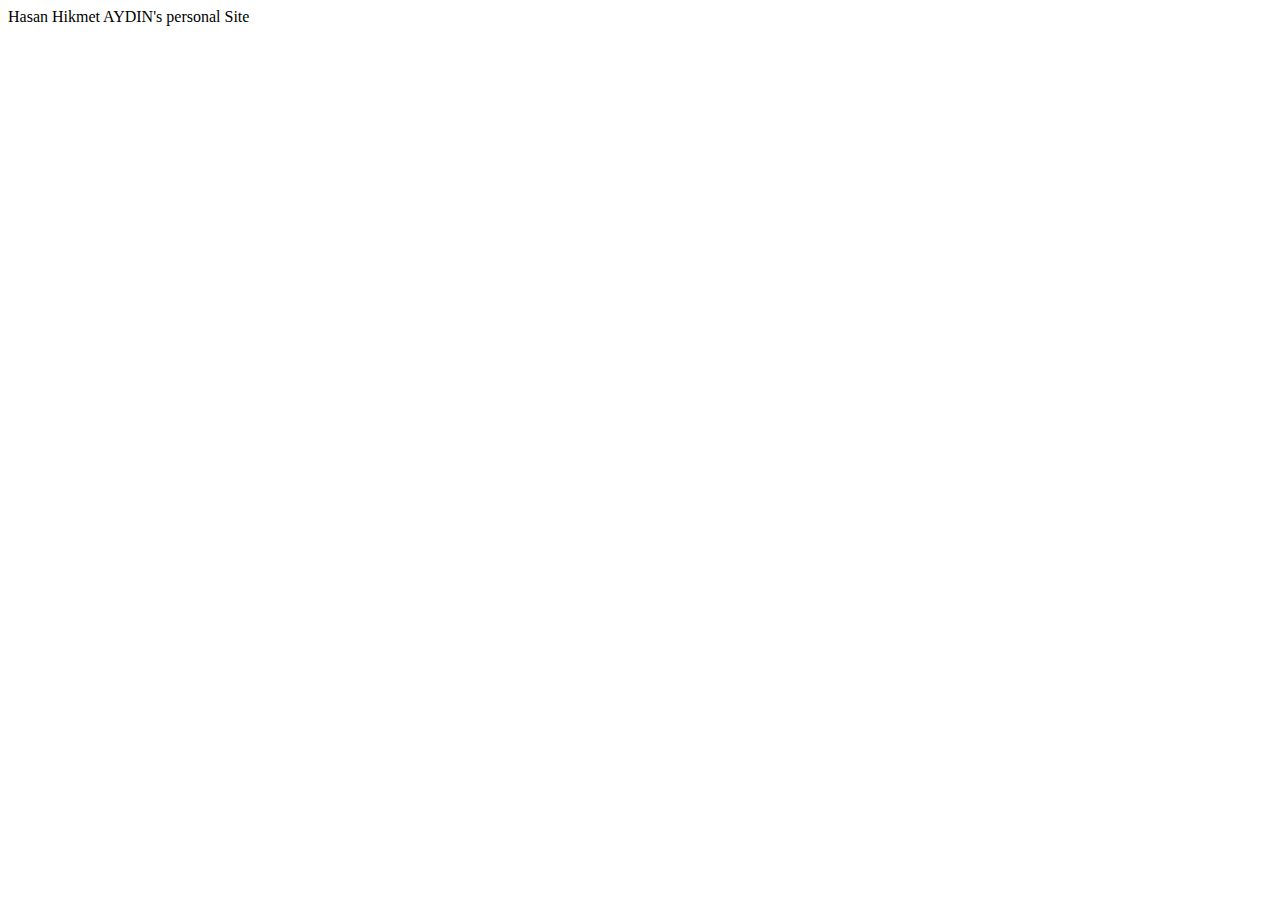
==== index.html @ d48b8e81 "name" ====
<!DOCTYPE html>
<html lang="en">
<head>
    <meta charset="UTF-8">
    <meta http-equiv="X-UA-Compatible" content="IE=edge">
    <meta name="viewport" content="width=device-width, initial-scale=1.0">
    <title>aydinsoftware</title>
</head>
<body>
    Hasan Hikmet AYDIN's personal Site
</body>
</html>
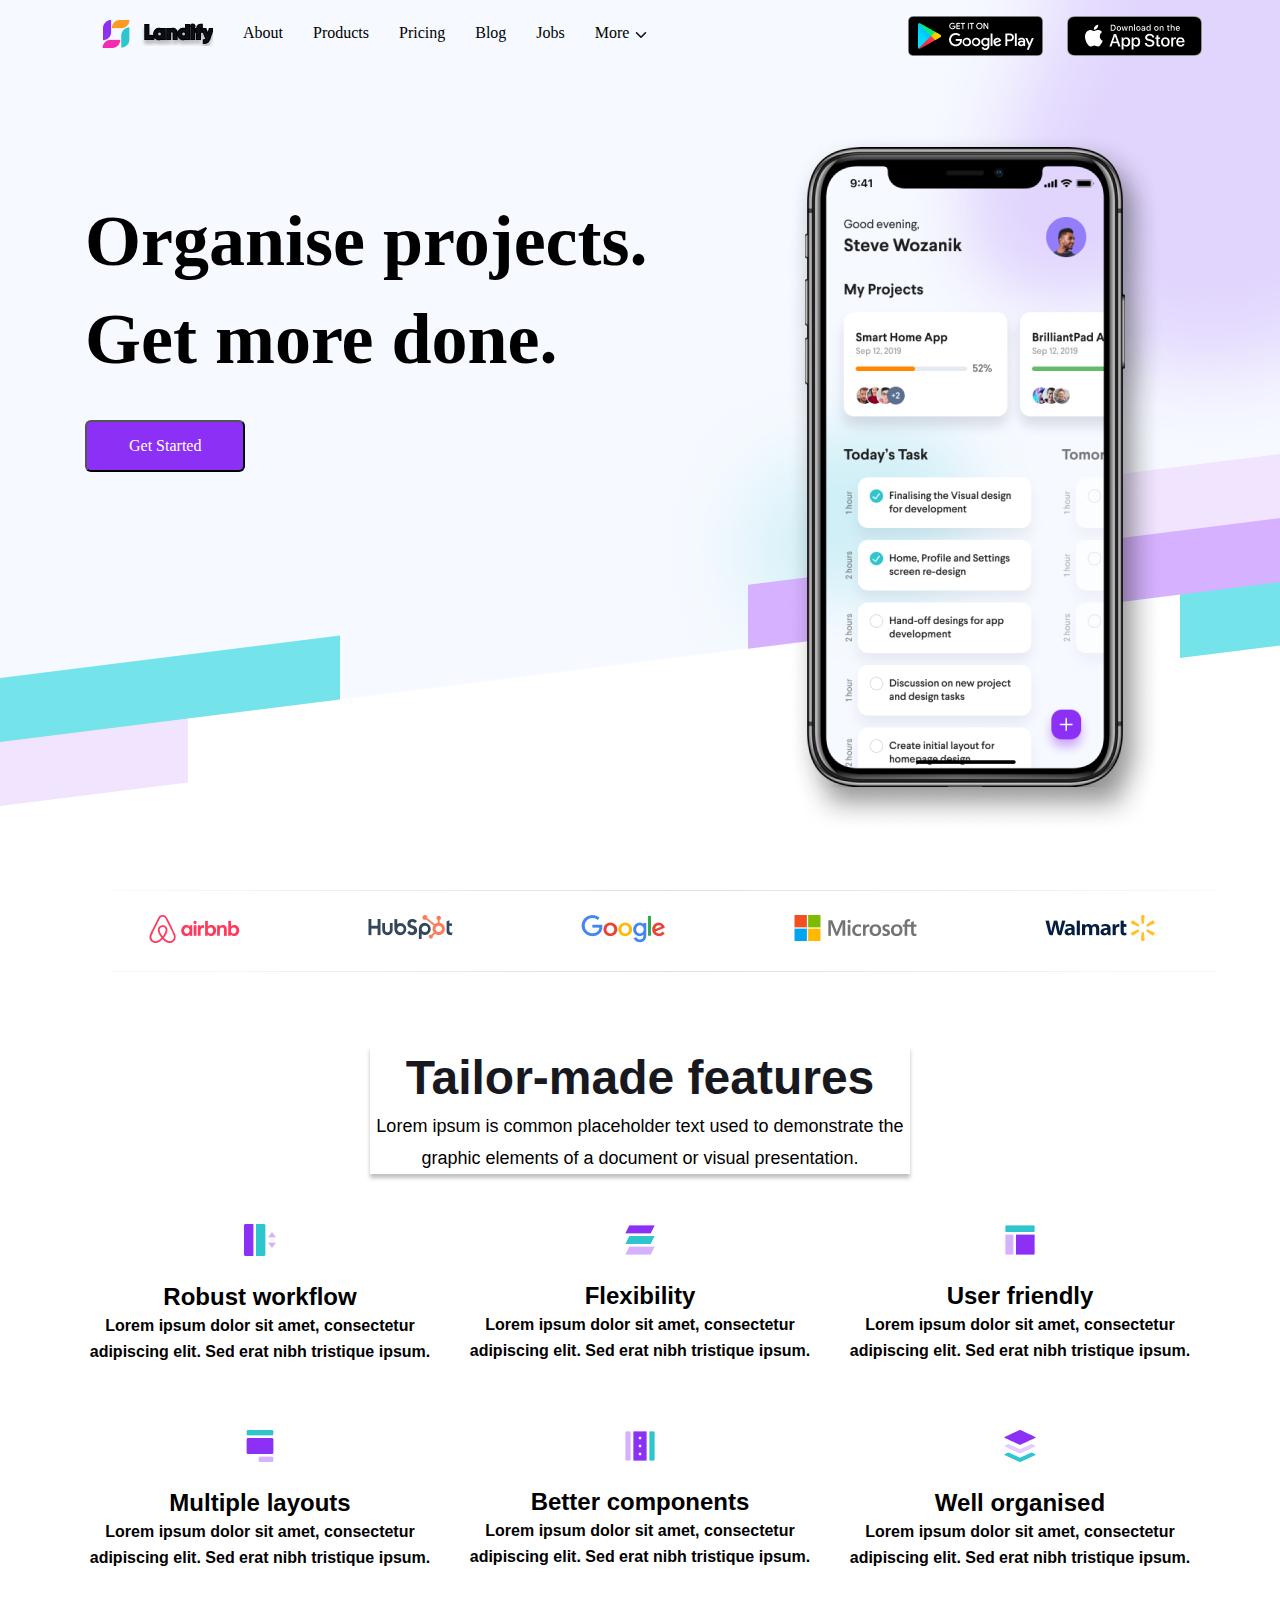
==== commit e533a38d: "figma" ====
--- a/index.html
+++ b/index.html
@@ -4,9 +4,211 @@
     <meta charset="UTF-8">
     <meta http-equiv="X-UA-Compatible" content="IE=edge">
     <meta name="viewport" content="width=device-width, initial-scale=1.0">
-    <title>aydinsoftware</title>
+    <title>Figma to Html and Css</title>
+    <link rel="stylesheet" href="style.css">
 </head>
 <body>
-    Hasan Hikmet AYDIN's personal Site
+    <div class="app">
+
+        <div class="hero3">
+            <div class="header7">
+                <div class="left-nav">
+                    <div class="nav-items">
+                        <div class="logo"><img src="images/Logo.png" alt=""></div>
+                        <div class="landify"><img src="images/Landify.png" alt=""></div>
+                        <div class="headermenu">About</div>
+                        <div class="headermenu">Products</div>
+                        <div class="headermenu">Pricing</div>
+                        <div class="headermenu">Blog</div>
+                        <div class="headermenu">Jobs</div>
+                        <div class="headermenu dropdown-headermenu">
+                            <div class="more">
+                                More 
+                            </div>
+                            <div class="icon">
+                                <img src="images/Vector.png" alt="">
+                            </div>
+                            
+                        </div>
+                    </div>
+                </div>
+                <div class="right-nav">
+                    <div class="badget-play badget">
+                        <img src="images/googlebadge.png">
+                    </div>
+
+                    <div class="badget-app badget">
+                        <img src="images/appbadge.png" alt="">
+                    </div>
+                </div>
+
+            </div>
+            
+
+            <div class="content">
+                <h1 class="text">
+                    Organise projects. <br>
+                    Get more done.
+                </h1>
+                
+                <button class="button">
+                    <label class="label" for="">Get Started</label> 
+                </button>
+                
+                <div class="phone">
+                    <img src="images/phone.png" alt="">
+                </div>
+            </div>
+
+            
+        </div>  
+
+        <div class="logosSection">
+            <div class="logoClouds">
+                <div class="divider"></div>
+                <div class="logos">
+                    <div class="logosicon">
+                        <img src="images/airbnb.png" alt="">
+                    </div>
+
+                    <div class="logosicon">
+                        <img src="images/hubspot.png" alt="">
+                    </div>
+
+                    <div class="logosicon">
+                        <img src="images/google.png" alt="">
+                    </div>
+
+                    <div class="logosicon">
+                        <img src="images/microsoft.png" alt="">
+                    </div>
+
+                    <div class="logosicon">
+                        <img src="images/walmart.png" alt="">
+                    </div>
+
+                    <div class="logosicon">
+                        <img src="images/FedEx.png" alt="">
+                    </div>
+                </div>
+                <div class="divider"></div>
+
+                
+            </div>
+        </div>  
+
+        <div class="heading-section">
+            <h4 class="section-title" style="color:#18191F">Tailor-made features</h4>
+            <p class="section-description">
+                Lorem ipsum is common placeholder text used to demonstrate the graphic elements of a document or visual presentation.
+            </p>
+        
+        
+        </div>
+
+        <div class="features-list-section">
+            <div class="feature-row-top">
+                <div class="feature-column">
+                    <img src="images/01.png" alt="icon" class="feature-icon">
+                    <h5 class="feature-title">
+                        Robust workflow                    </h5>
+                    <p class="feature-description">
+                        Lorem ipsum dolor sit amet, consectetur adipiscing elit. Sed erat nibh tristique ipsum.
+                    </p>
+                </div>
+
+                <div class="feature-column">
+                    <img src="images/2.png" alt="icon" class="feature-icon">
+                    <h5 class="feature-title">
+                        Flexibility
+                    </h5>
+                    <p class="feature-description">
+                        Lorem ipsum dolor sit amet, consectetur adipiscing elit. Sed erat nibh tristique ipsum.
+                    </p>
+                </div>
+
+
+                <div class="feature-column">
+                    <img src="images/3.png" alt="icon" class="feature-icon">
+                    <h5 class="feature-title">
+                        User friendly                   </h5>
+                    <p class="feature-description">
+                        Lorem ipsum dolor sit amet, consectetur adipiscing elit. Sed erat nibh tristique ipsum.
+                    </p>
+                </div>
+
+
+               
+            </div>
+
+            <div class="feature-row-bottom">
+                <div class="feature-column">
+                    <img src="images/4.png" alt="icon" class="feature-icon">
+                    <h5 class="feature-title">
+                        Multiple layouts                  </h5>
+                    <p class="feature-description">
+                        Lorem ipsum dolor sit amet, consectetur adipiscing elit. Sed erat nibh tristique ipsum.
+                    </p>
+                </div>
+
+                <div class="feature-column">
+                    <img src="images/5.png" alt="icon" class="feature-icon">
+                    <h5 class="feature-title">
+                        Better components
+                    </h5>
+                    <p class="feature-description">
+                        Lorem ipsum dolor sit amet, consectetur adipiscing elit. Sed erat nibh tristique ipsum.
+                    </p>
+                </div>
+
+
+                <div class="feature-column">
+                    <img src="images/6.png" alt="icon" class="feature-icon">
+                    <h5 class="feature-title">
+                        Well organised    
+                    </h5>
+                    <p class="feature-description">
+                        Lorem ipsum dolor sit amet, consectetur adipiscing elit. Sed erat nibh tristique ipsum.
+                    </p>
+                </div>
+
+
+               
+            </div>
+        </div>
+
+
+
+       
+    </div>
+
+    
+    <script>   
+        let total = 5;
+        const value = 10;
+        const name = 'John';
+        const age = 30;
+        const isActive = true
+        const fruits =['qpple', 'banana','orange']
+        const user={
+            name = 'John',
+            age = 30,
+            fruits =['apple', 'banana','orange'],
+            sayHi(){
+                console.log('Hi');
+            }
+        }
+
+        const sayHi = (name) =>{
+            console.log('Hi there' + name);
+        }
+        total = total+value;
+        console.log(total);
+    
+    </script>
+
+
+
+   
 </body>
 </html>--- a/style.css
+++ b/style.css
@@ -0,0 +1,238 @@
+*{
+    margin: 0;
+    padding: 0;
+    box-sizing: border-box;
+}
+
+.app{
+    width: 100;
+    height: 100vh;
+    background-color: #fff ;
+    display: flex;
+    flex-direction: column;
+    align-items:  center;
+    
+}
+
+.heading-section{
+    max-width: 540px;
+    margin: 70px 0 50px;
+    box-shadow: 0px 4px 4px 0px #00000040;
+
+    /*margin: auto;*/
+}
+
+.section-title{
+    
+    font-family: "Inter",sans-serif;
+    font-size: 48px;
+    font-style: normal;
+    font-weight: 800;
+    line-height: 64px;
+    text-align: center;
+
+}
+
+.section-description{
+    font-family: Inter,sans-serif;
+    font-size: 18px;
+    font-weight: 400;
+    line-height: 32px;
+    text-align: center;
+  
+}
+
+.feature-row-bottom,.feature-row-top{
+    display: flex;
+    gap: 30px;
+    margin-bottom: 65px;
+}
+
+.feature-column{
+    display: flex;
+    flex-direction: column;
+    justify-content: center;
+    align-items: center;
+    max-width: 350px;
+}
+
+.feature-title{
+  
+    font-family: Inter, sans-serif;
+    font-size: 24px;
+    font-weight: 600;
+    line-height: 32px;
+    letter-spacing: 0em;
+    text-align: center;
+
+}
+
+.feature-description{
+  
+    font-family: Inter, sans-serif;
+    font-size: 16px;
+    font-weight: 600;
+    line-height: 26px;
+    letter-spacing: 0em;
+    text-align: center;
+
+}
+
+
+.feature-icon{
+    margin-bottom: 25px;
+   
+}
+
+/* page 1 */
+
+.hero3{ 
+    flex: none;
+    width: 1440px;
+    height: 866px;
+    background-image: url("images/Background.png");    
+ }
+ 
+ .header7{
+
+     width: 1440px;
+     height: 72px;
+     display: flex;
+     justify-content: space-around;
+     align-items: center;
+ 
+ }
+
+/*Left Menü*/
+
+.laft-nav{
+    width: 567px;
+    height: 28px;
+    display: flex;
+    flex-direction: row;
+   align-items: center;
+}
+
+.nav-items{
+    width: 430px;
+    height: 20px;
+    display: flex;
+    flex-direction: row;
+    align-items: center;
+    
+}
+
+
+
+.logo{
+    margin-right: 10px;
+}
+
+.landify{
+    margin: px;
+}
+
+.headermenu{
+    margin-left: 30px;
+    margin-bottom: 6px;
+}
+
+.more{
+    margin-right: 5px;
+}
+
+.icon{
+    margin-left: 1px;
+}
+
+.dropdown-headermenu{
+    display: flex;
+
+}
+/*Right Menü*/
+.right-nav{
+    width: 282px;
+    height: 40px;   
+    display: flex;
+
+}
+
+.badget{
+    margin: 0px 12px;
+}
+
+/* Content*/
+
+.content{
+    display: flex;
+    width: 730px;
+    height: 276px;  
+    flex-direction: column;
+    align-items: flex-start;
+    margin-left: 165px;
+    margin-top: 120px;
+   
+}
+
+.text{
+    font-family: Inter;
+    font-weight: 800;
+    font-size: 72px;
+    line-height: 98px;
+    
+    
+
+}
+
+.button{
+    background: #8C30F5;
+    border-radius: 6px; 
+    padding: 12px 32px;
+    margin: 32px 0px;
+}
+
+.label{
+    width: 90px;
+    height: 24px;
+    font-family: Inter;
+    font-style: normal;
+    font-weight: 500;
+    font-size: 16px;
+    line-height: 24px;
+    color: #FFFFFF;
+    margin: 0px 10px;
+
+}
+
+.phone{
+    position: absolute;
+    display: flex;
+    margin-left: 700px;
+    margin-top: -60px;
+}
+
+/*Logos*/
+
+.logosSection{
+    width: 1110px;
+    height: 110px;
+
+}
+.logoClouds{
+
+}
+
+.logos{
+    display: flex;
+}
+
+.logosicon{
+    margin: 0px 64px;
+}
+
+.divider{
+    margin: 24px;
+    width: 1110px;
+    height: 1px;
+    background: linear-gradient(90deg, rgba(192, 204, 218, 0.1) 0%, rgba(192, 204, 218, 0.6) 50.38%, rgba(192, 204, 218, 0.1) 100%);
+}   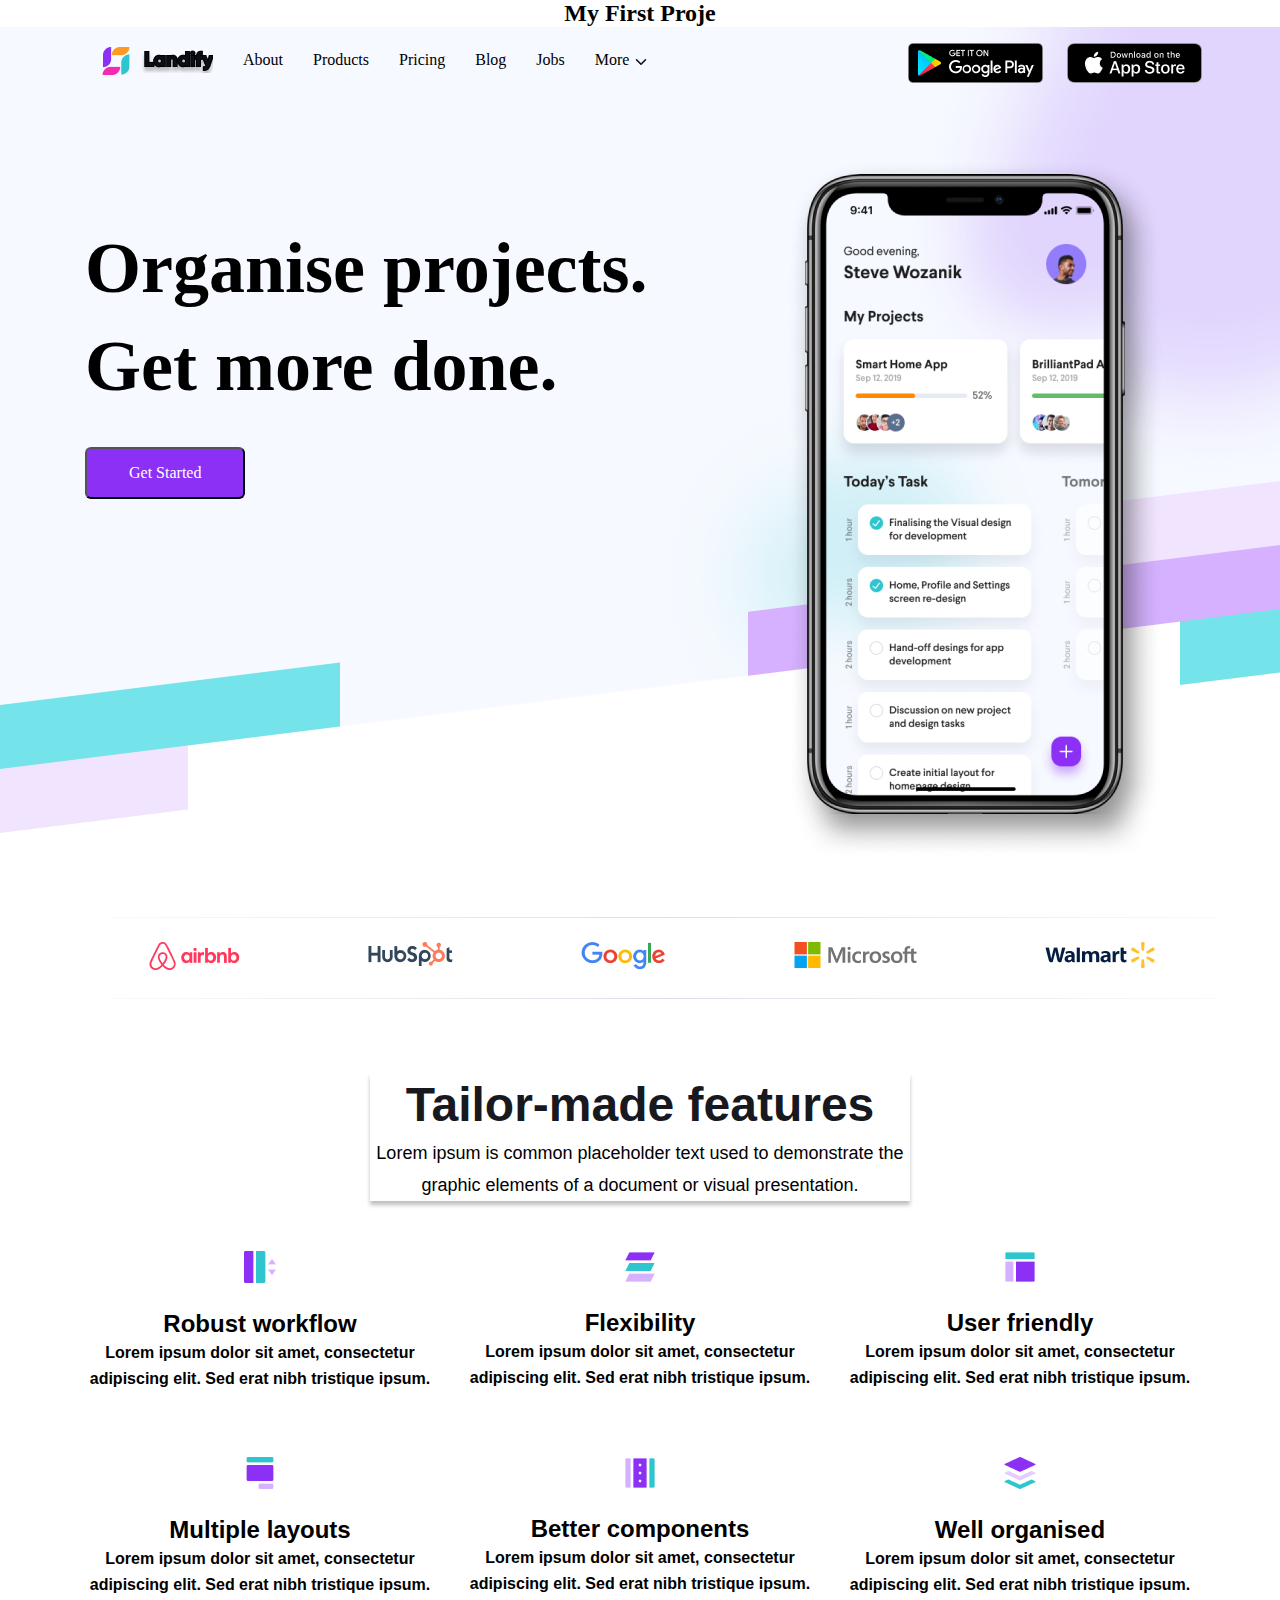
==== commit ca8fdccb: "myFirstProje" ====
--- a/index.html
+++ b/index.html
@@ -9,6 +9,7 @@
 </head>
 <body>
     <div class="app">
+        <h2>My First Proje</h2>
 
         <div class="hero3">
             <div class="header7">
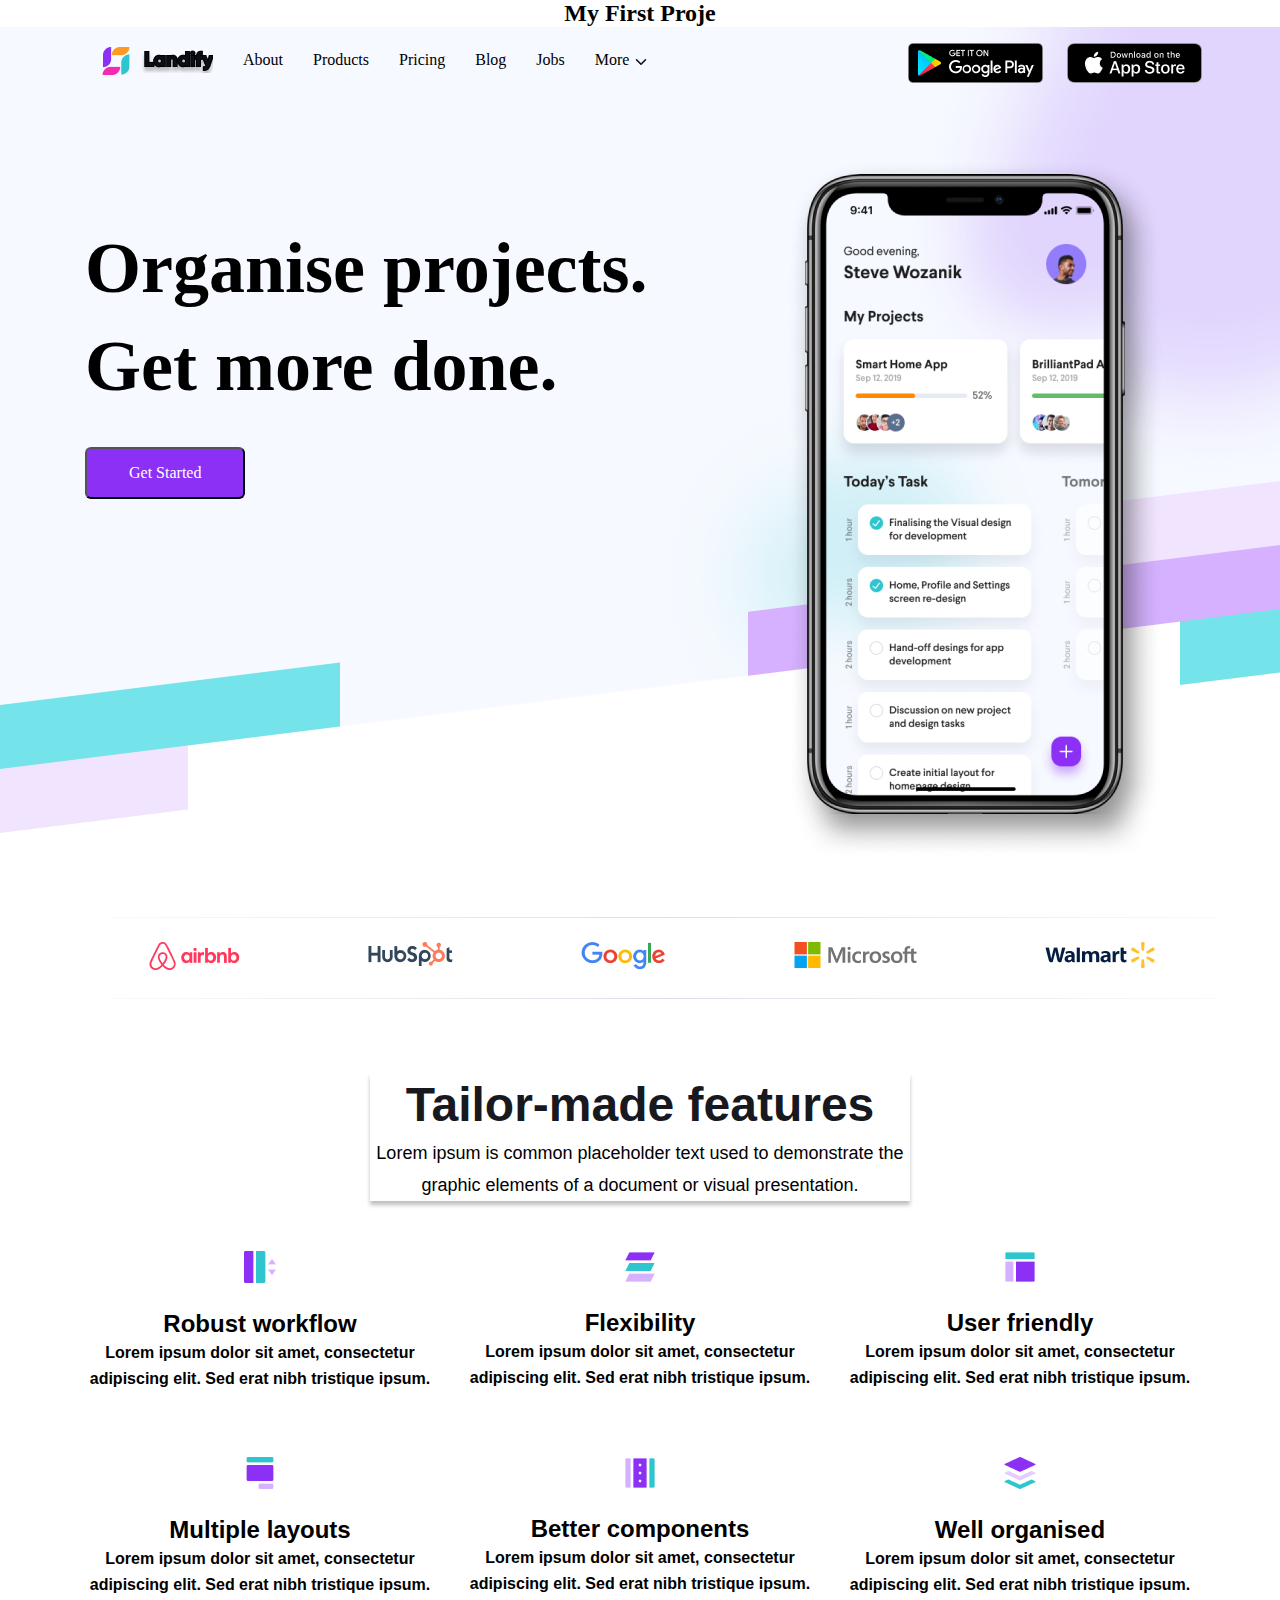
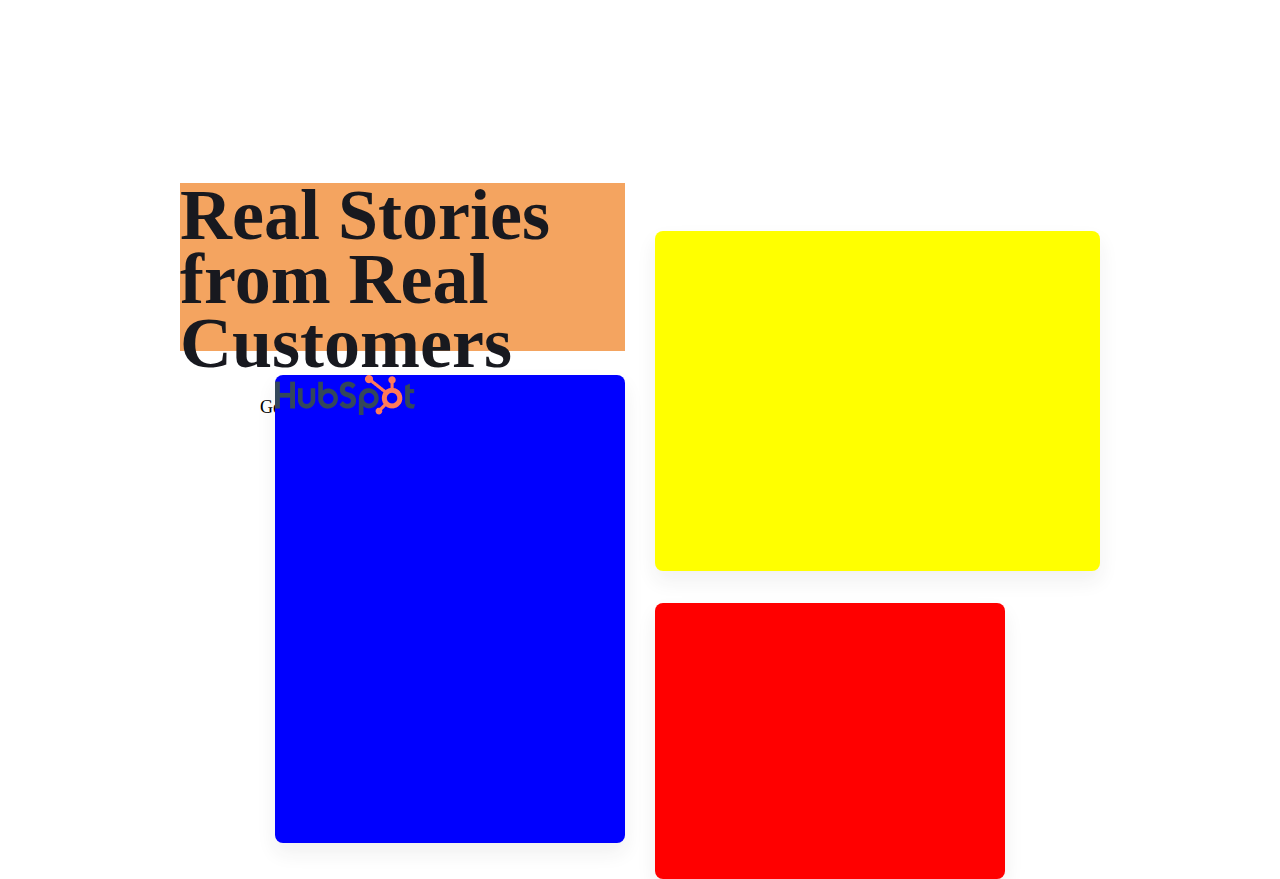
==== commit a9f535fa: "testimonial" ====
--- a/index.html
+++ b/index.html
@@ -178,6 +178,52 @@
             </div>
         </div>
 
+        <div class="testimonial">
+            <div class="sectionHeading">
+                <div class="bigtext">
+                    <h2>Real Stories from Real Customers</h2>
+                </div>
+                <div class="smalltext">
+                    Get inspired by these stories.
+                </div>
+
+                  
+            </div>
+
+            <div class="testimonial3">
+                <div class="logo3">
+                    <img src="images/logo3.png" alt="">
+                </div>
+                <div class="content3">
+
+                </div>
+
+                
+            </div>  
+
+            <div class="testimonial2">
+                <div class="content2">
+
+                </div>
+
+                <div class="logo2">
+
+                </div>
+
+            </div>
+            
+            <div class="testimonial1">
+                <div class="content1">
+
+                </div>
+
+                <div class="logo"></div>
+                
+            </div>
+          
+           
+
+        </div>
 
 
        
--- a/style.css
+++ b/style.css
@@ -218,9 +218,7 @@
     height: 110px;
 
 }
-.logoClouds{
-
-}
+
 
 .logos{
     display: flex;
@@ -235,4 +233,105 @@
     width: 1110px;
     height: 1px;
     background: linear-gradient(90deg, rgba(192, 204, 218, 0.1) 0%, rgba(192, 204, 218, 0.6) 50.38%, rgba(192, 204, 218, 0.1) 100%);
-}   +}   
+
+/*Testiminoal*/
+
+.testimonial{
+    background-color: skyblue;
+    width: 1440px;
+    height: 50px;  
+    
+}
+
+
+.sectionHeading{
+    position:absolute;
+    background-color: sandybrown;
+    width: 445px;
+    height: 168px;
+    margin-left: 260px;
+    margin-top: 120px;     
+}
+
+.bigtext{
+    width: 445px;
+    height: 128px;
+    font-weight: 800;
+    font-size: 48px;
+    line-height: 64px;
+    color: #18191F;
+   
+}
+
+.smalltext{
+    width: 445px;
+    height: 32px;
+    font-size: 18px;
+    line-height: 32px;
+    margin: 80px;
+}
+
+
+.testimonial3{
+    position:absolute;
+
+    background-color: blue;
+    width: 350px;
+    height: 468px;
+    box-shadow: 0px 10px 20px rgba(41, 41, 42, 0.07);
+    border-radius: 8px;
+    margin-left: 355px;
+    margin-top: 312px;
+}
+
+.content3{
+
+}
+
+.logo3{
+
+}
+
+
+.testimonial2{
+    position:absolute;
+
+    background-color: red;
+    width: 350px;
+    height: 276px;
+    box-shadow: 0px 10px 20px rgba(41, 41, 42, 0.07);
+    border-radius: 8px;
+    margin-left: 735px;
+    margin-top: 540px;
+
+}
+.content2{
+
+}
+
+.logo2{
+
+}
+
+
+.testimonial1{
+    position:absolute;
+
+    background-color: yellow;
+    width: 445px;
+    height: 340px;
+    box-shadow: 0px 10px 20px rgba(41, 41, 42, 0.07);
+    border-radius: 8px;
+    margin-left: 735px;
+    margin-top: 168px;
+    }
+
+.content1{
+
+}
+
+.logo1{
+
+}
+
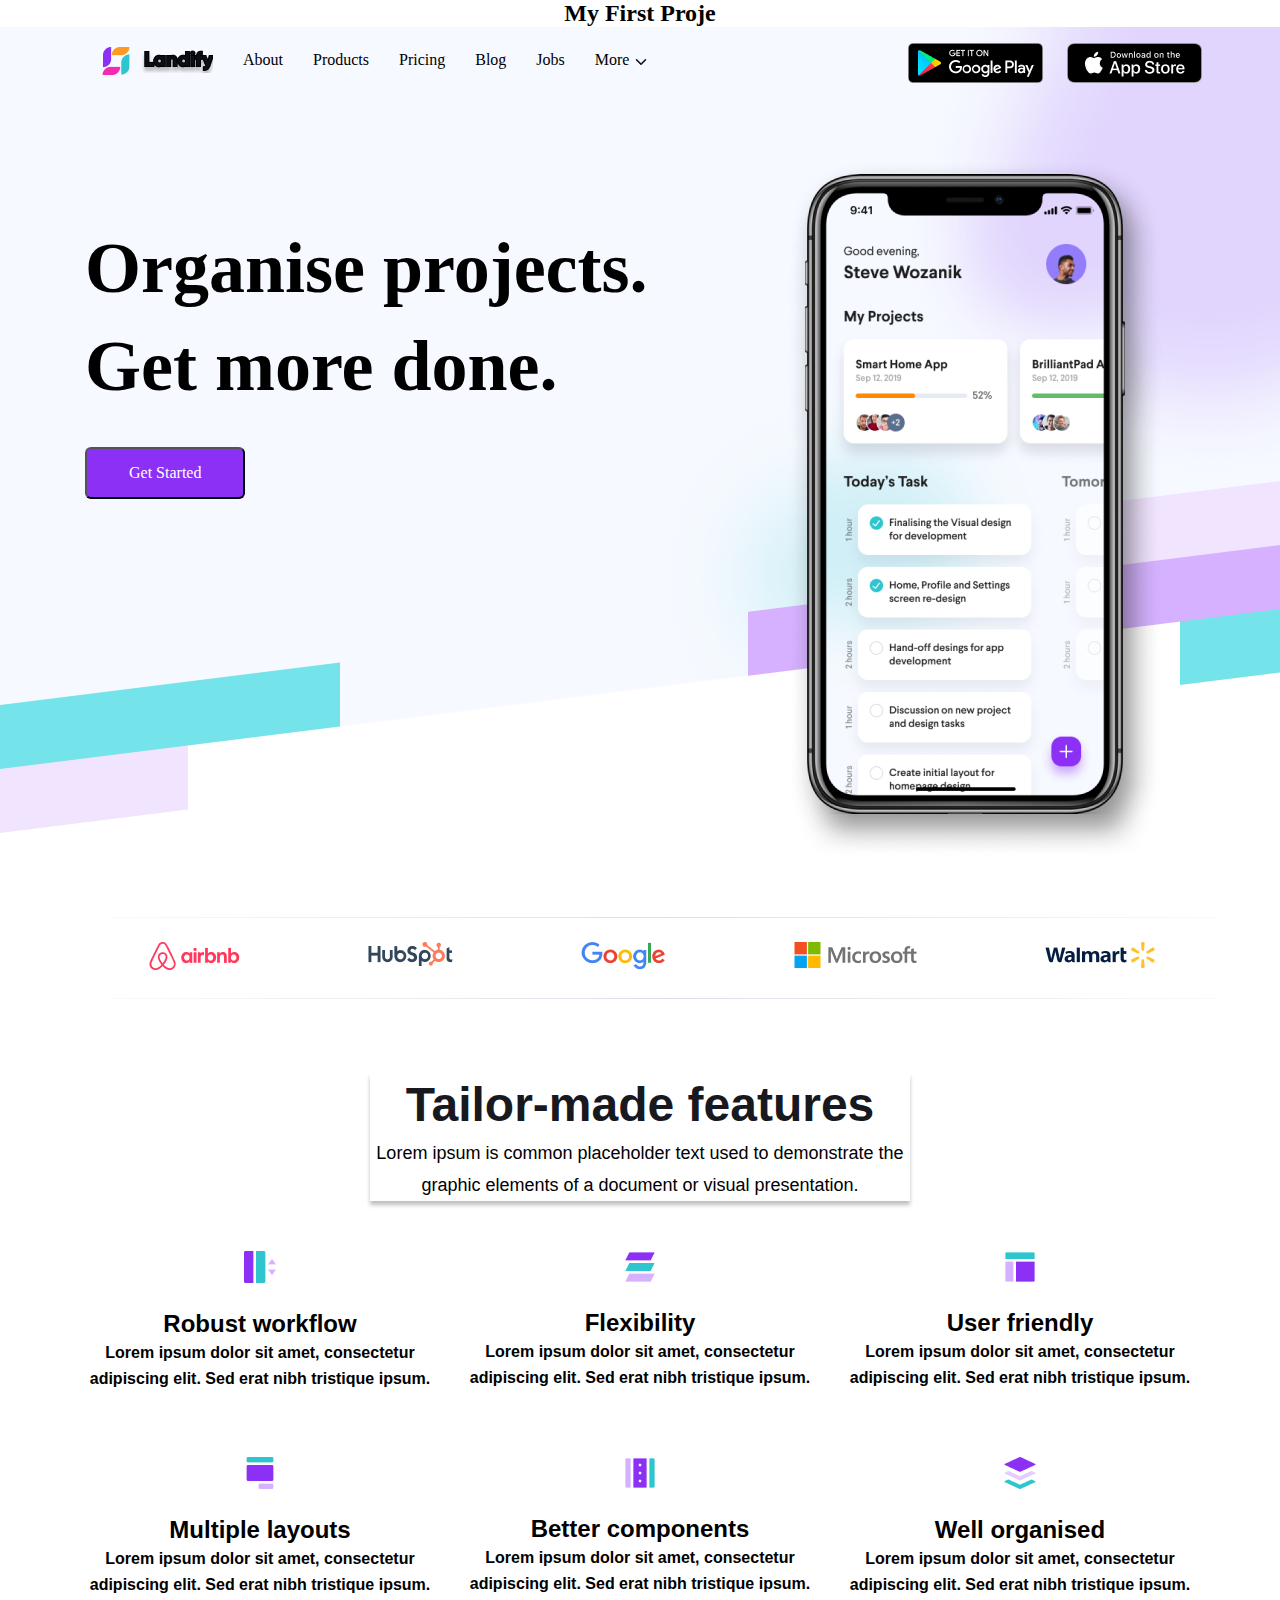
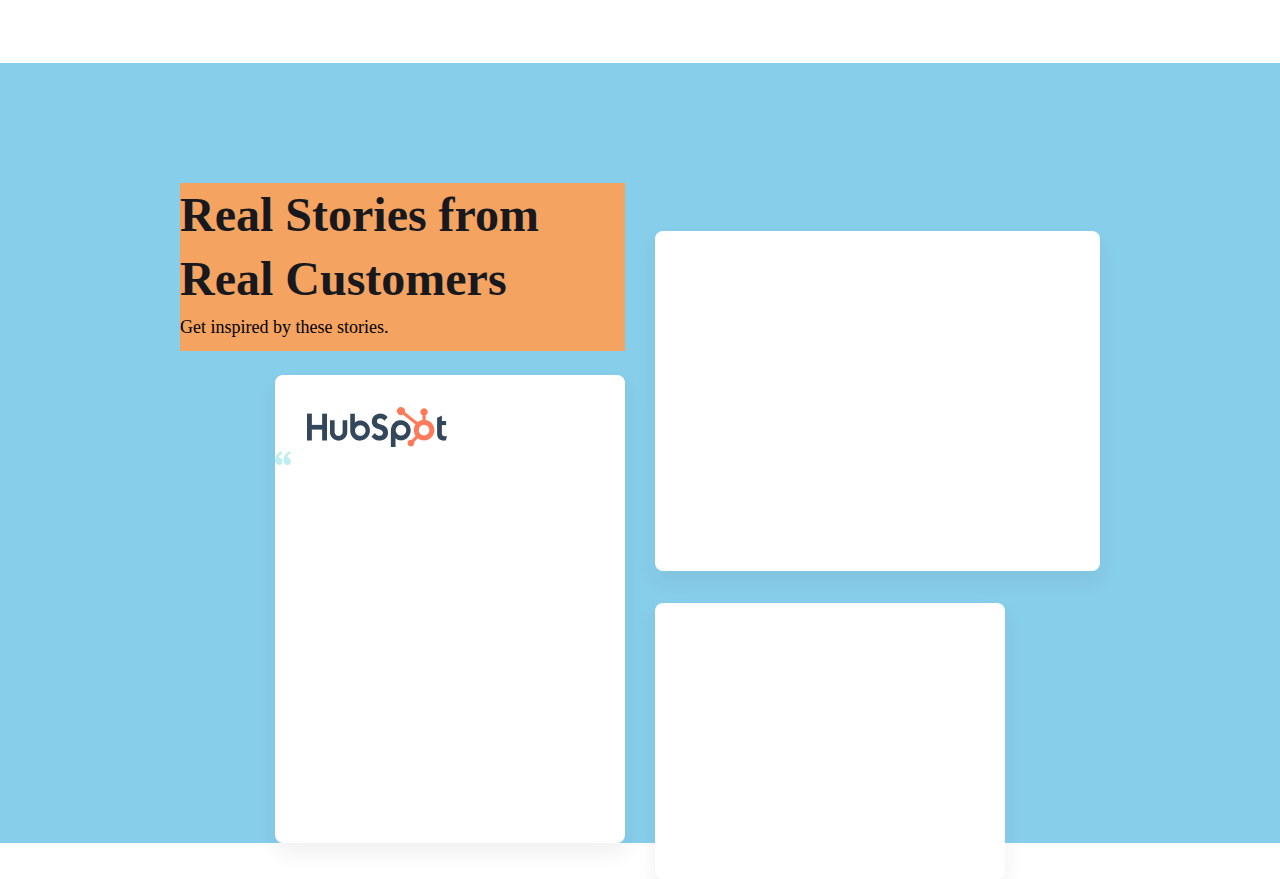
==== commit 9bb162c7: "testimonial2" ====
--- a/index.html
+++ b/index.html
@@ -181,10 +181,10 @@
         <div class="testimonial">
             <div class="sectionHeading">
                 <div class="bigtext">
-                    <h2>Real Stories from Real Customers</h2>
+                    <h2 class="bigdesc">Real Stories from Real Customers</h2>
                 </div>
                 <div class="smalltext">
-                    Get inspired by these stories.
+                    <p class="smalldesc"> Get inspired by these stories.</p>
                 </div>
 
                   
@@ -195,11 +195,25 @@
                     <img src="images/logo3.png" alt="">
                 </div>
                 <div class="content3">
-
-                </div>
-
-                
-            </div>  
+                    <div class="mark">
+                        <img src="images/mark.png" alt="">
+                    </div>
+                    <div class="feedback">
+                        <div>
+
+                    
+              
+
+                
+                 </div>  
+                </div>
+            
+
+                </div>
+            </div>
+
+
+
 
             <div class="testimonial2">
                 <div class="content2">
@@ -220,14 +234,15 @@
                 <div class="logo"></div>
                 
             </div>
+        </div>
           
            
 
-        </div>
+        
 
 
        
-    </div>
+ 
 
     
     <script>   
--- a/style.css
+++ b/style.css
@@ -240,7 +240,8 @@
 .testimonial{
     background-color: skyblue;
     width: 1440px;
-    height: 50px;  
+    height: 896px; 
+    display: flex;
     
 }
 
@@ -251,8 +252,18 @@
     width: 445px;
     height: 168px;
     margin-left: 260px;
-    margin-top: 120px;     
-}
+    margin-top: 120px;
+    
+  
+  
+       
+}
+.bigdesc{
+    font-weight: 800;
+    font-size: 48px;
+    line-height: 64px;
+}
+
 
 .bigtext{
     width: 445px;
@@ -264,25 +275,31 @@
    
 }
 
+.smalldesc{
+    font-size: 18px;
+    line-height: 32px;
+    font-size: 18px;
+}
+
 .smalltext{
     width: 445px;
     height: 32px;
-    font-size: 18px;
-    line-height: 32px;
-    margin: 80px;
+  
+    
+   
 }
 
 
 .testimonial3{
-    position:absolute;
-
-    background-color: blue;
+    
+    background: #FFFFFF;
     width: 350px;
     height: 468px;
     box-shadow: 0px 10px 20px rgba(41, 41, 42, 0.07);
     border-radius: 8px;
     margin-left: 355px;
     margin-top: 312px;
+    
 }
 
 .content3{
@@ -290,20 +307,24 @@
 }
 
 .logo3{
-
+    position: relative;
+    margin-left: 32px;
+    margin-top: 32px;
 }
 
 
 .testimonial2{
-    position:absolute;
-
-    background-color: red;
+    background: #FFFFFF;
+    position: absolute;
+
     width: 350px;
     height: 276px;
     box-shadow: 0px 10px 20px rgba(41, 41, 42, 0.07);
     border-radius: 8px;
     margin-left: 735px;
     margin-top: 540px;
+   
+    
 
 }
 .content2{
@@ -316,15 +337,16 @@
 
 
 .testimonial1{
-    position:absolute;
-
-    background-color: yellow;
+    background: #FFFFFF;
+    position: absolute;
+
     width: 445px;
     height: 340px;
     box-shadow: 0px 10px 20px rgba(41, 41, 42, 0.07);
     border-radius: 8px;
     margin-left: 735px;
     margin-top: 168px;
+   
     }
 
 .content1{
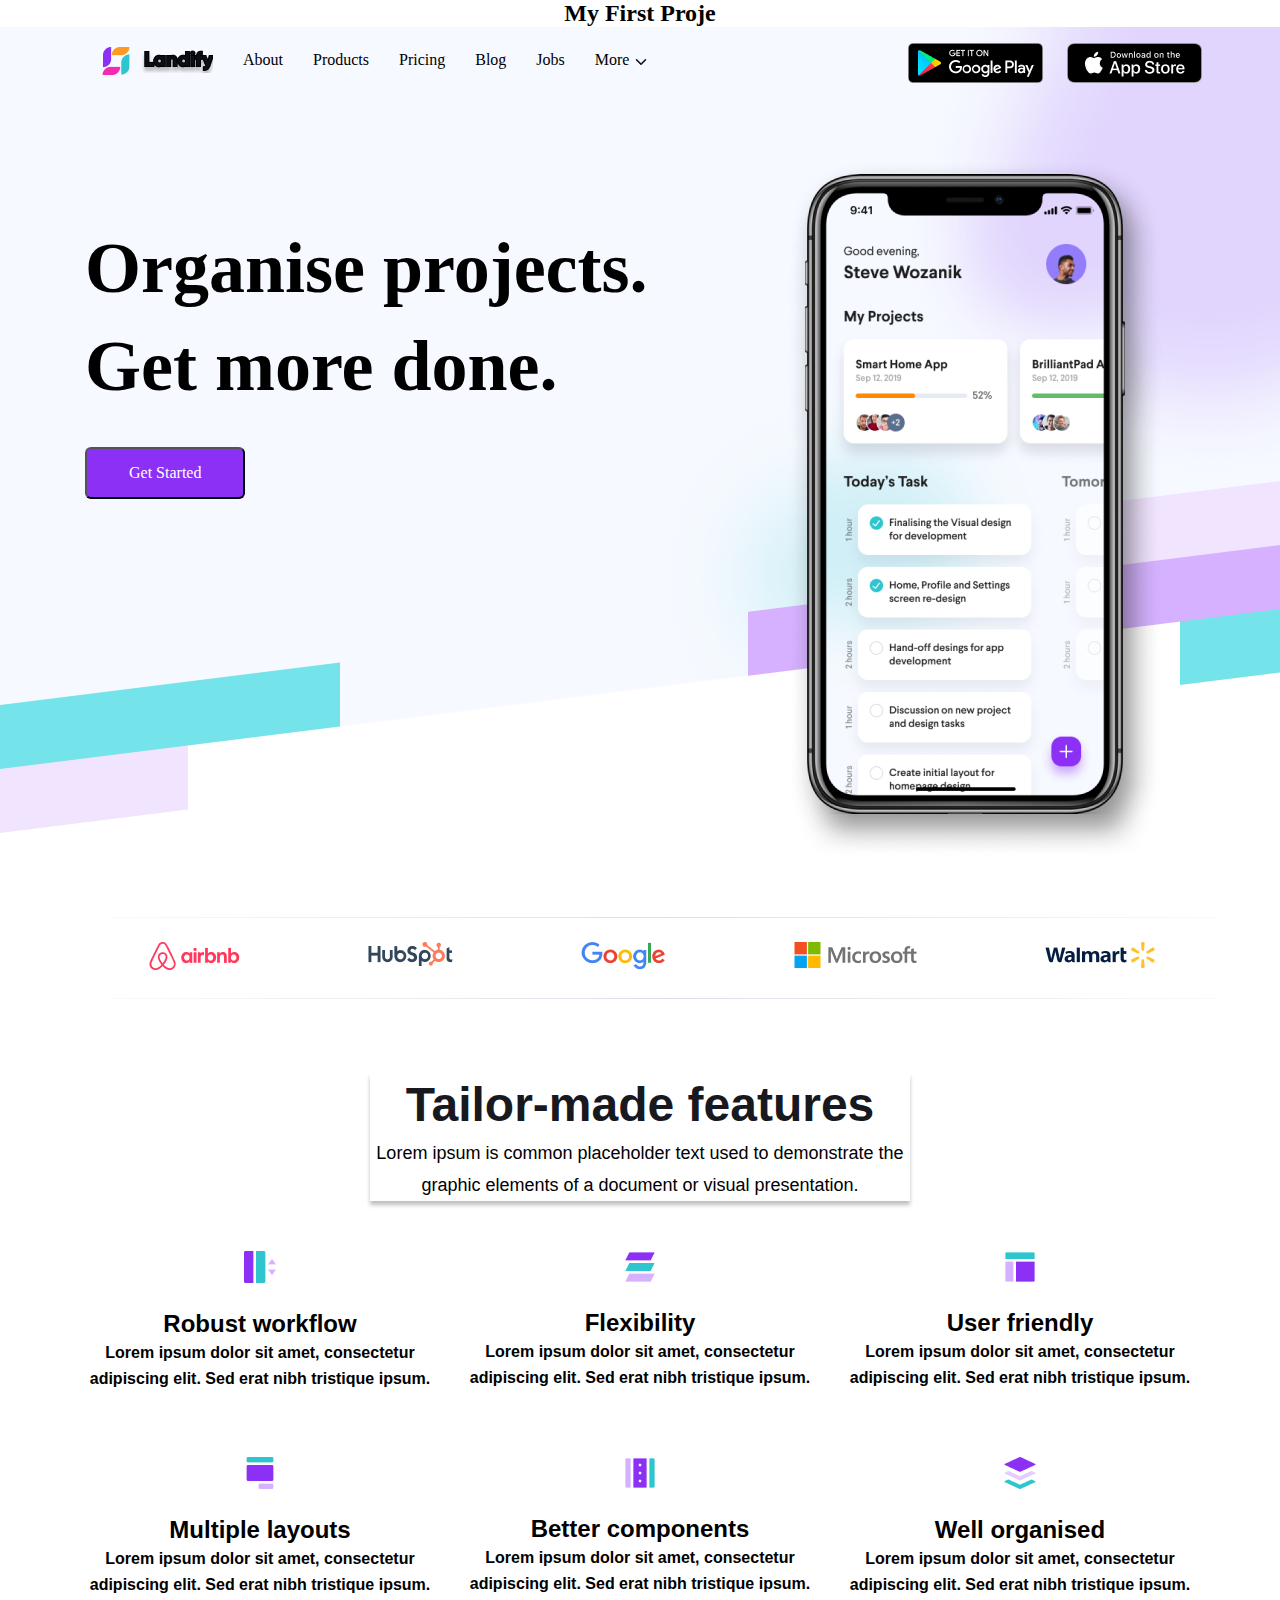
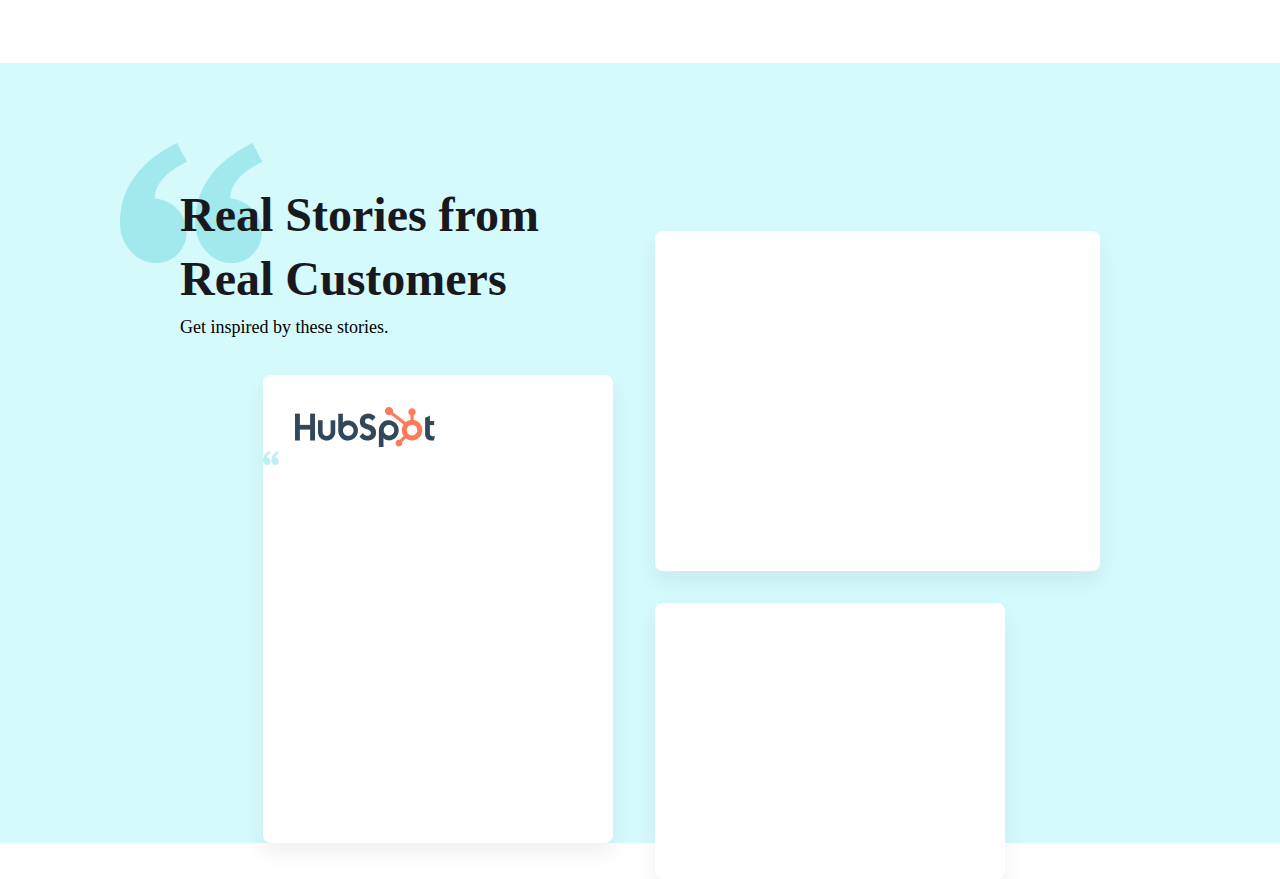
==== commit 6ad72c93: "testimonial3" ====
--- a/index.html
+++ b/index.html
@@ -179,6 +179,10 @@
         </div>
 
         <div class="testimonial">
+
+            <div class="bigmark">
+                <img src="images/bigmark.png" alt="">
+            </div>
             <div class="sectionHeading">
                 <div class="bigtext">
                     <h2 class="bigdesc">Real Stories from Real Customers</h2>
--- a/style.css
+++ b/style.css
@@ -238,17 +238,20 @@
 /*Testiminoal*/
 
 .testimonial{
-    background-color: skyblue;
+    background-color: #D5FAFC;
     width: 1440px;
     height: 896px; 
     display: flex;
     
 }
 
+.bigmark{
+    margin-left: 200px;
+    margin-top: 80px;
+}
 
 .sectionHeading{
     position:absolute;
-    background-color: sandybrown;
     width: 445px;
     height: 168px;
     margin-left: 260px;
@@ -297,7 +300,7 @@
     height: 468px;
     box-shadow: 0px 10px 20px rgba(41, 41, 42, 0.07);
     border-radius: 8px;
-    margin-left: 355px;
+    margin-left: px;
     margin-top: 312px;
     
 }
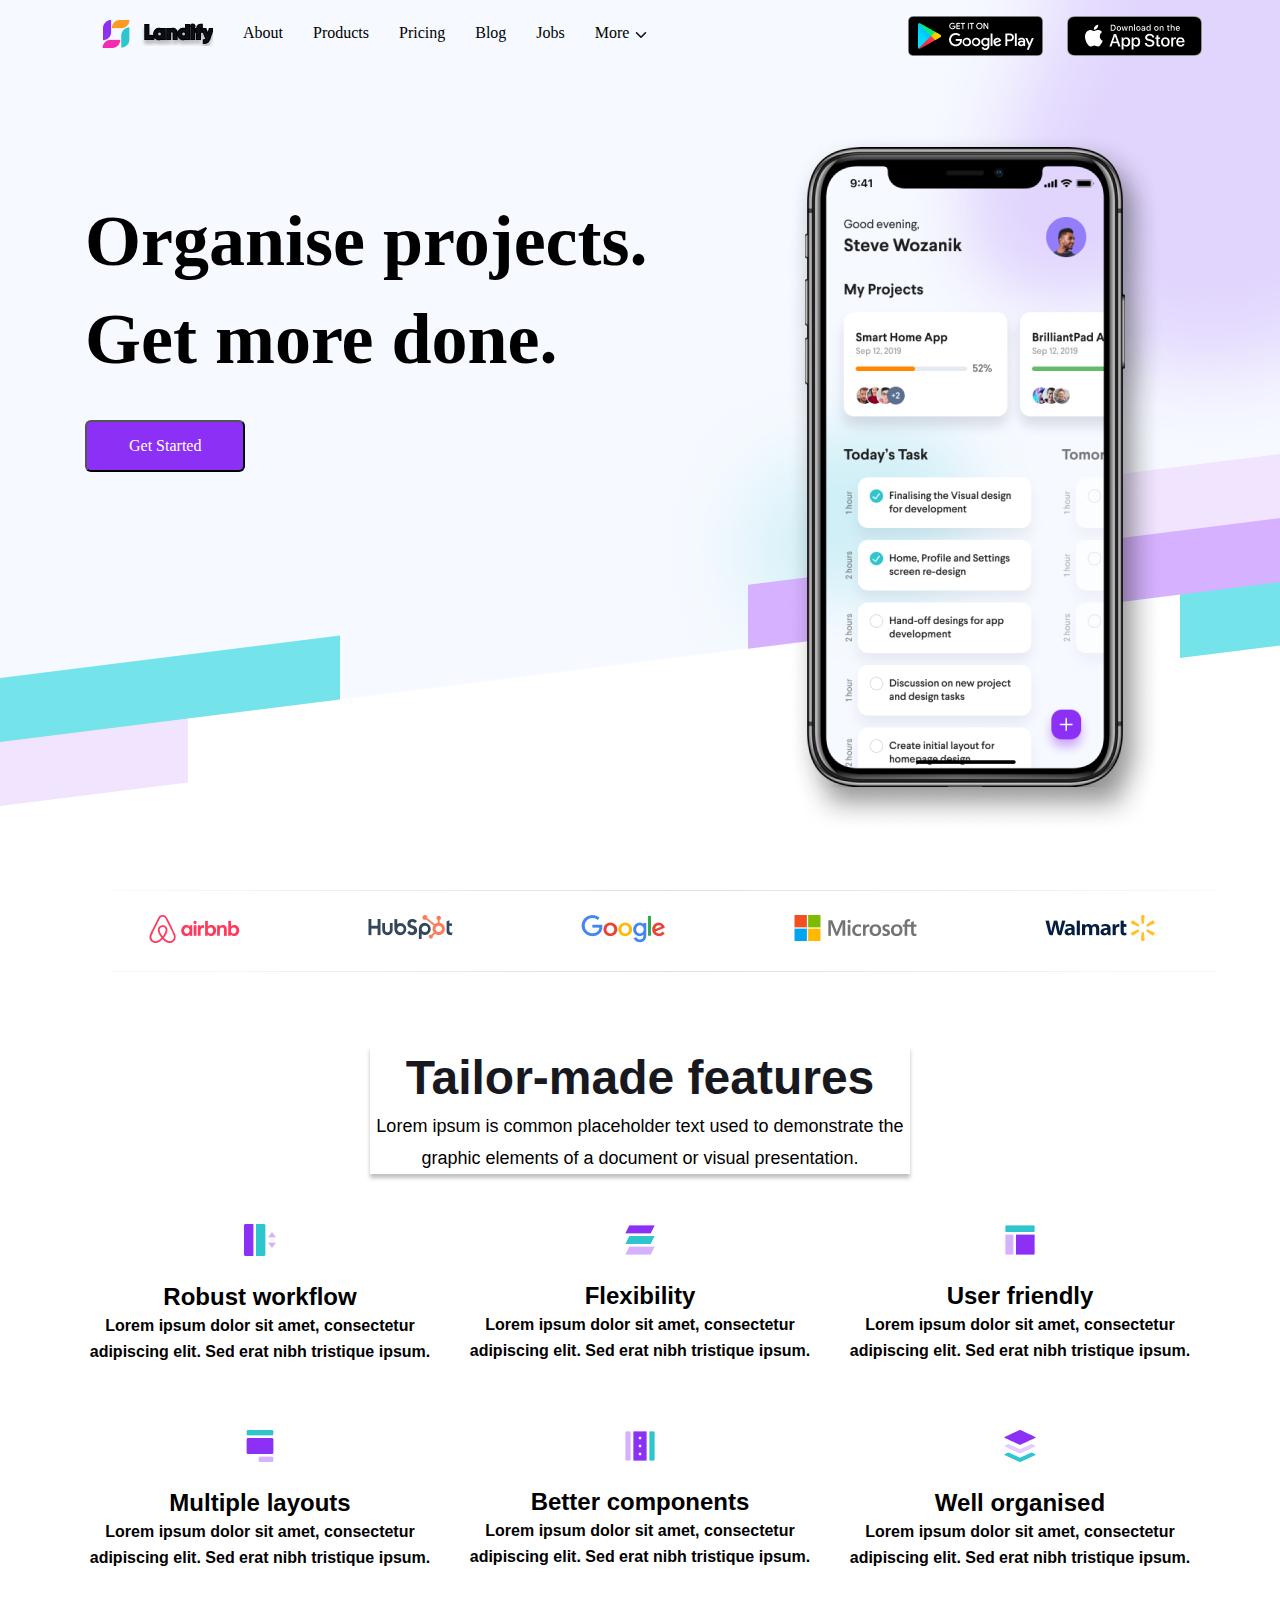
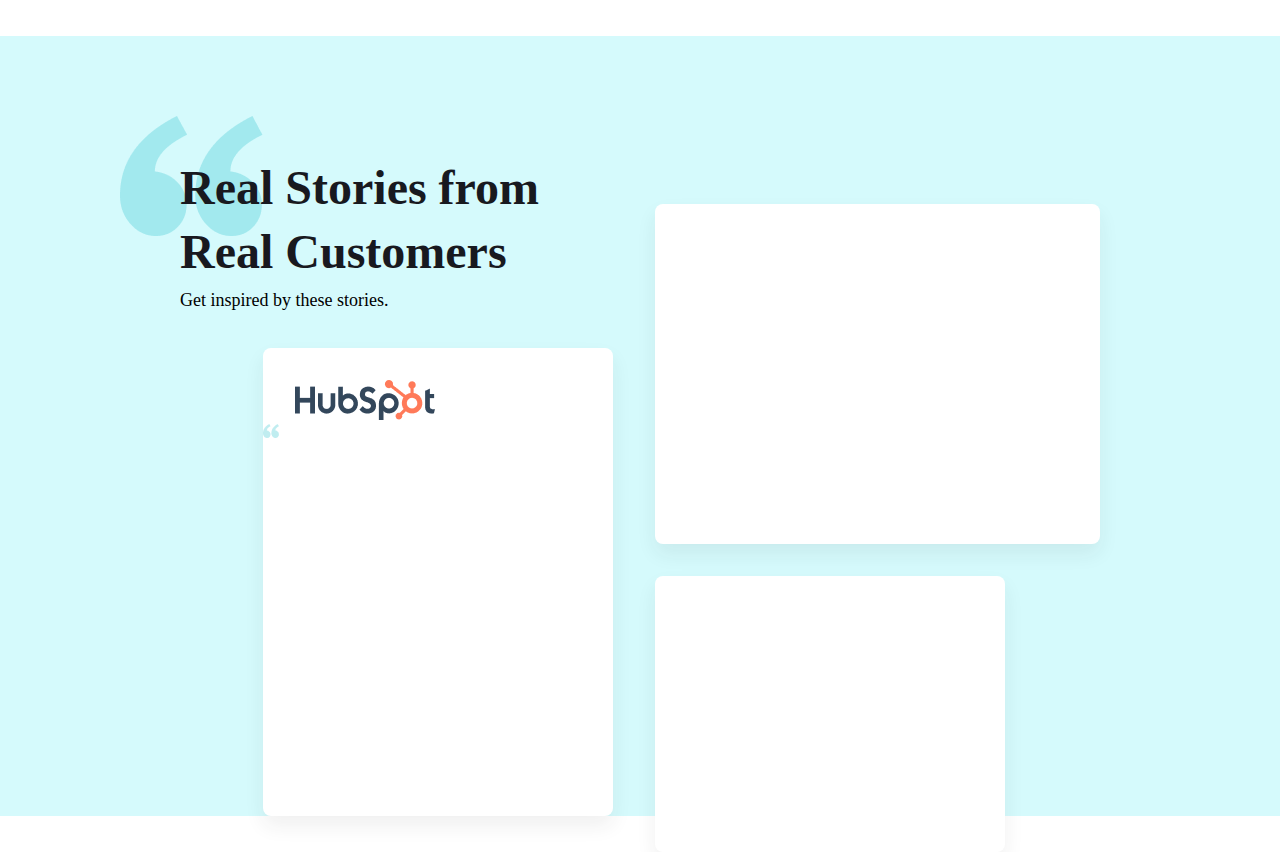
==== commit d94eb366: "Remove unnecessary code" ====
--- a/index.html
+++ b/index.html
@@ -9,8 +9,6 @@
 </head>
 <body>
     <div class="app">
-        <h2>My First Proje</h2>
-
         <div class="hero3">
             <div class="header7">
                 <div class="left-nav">
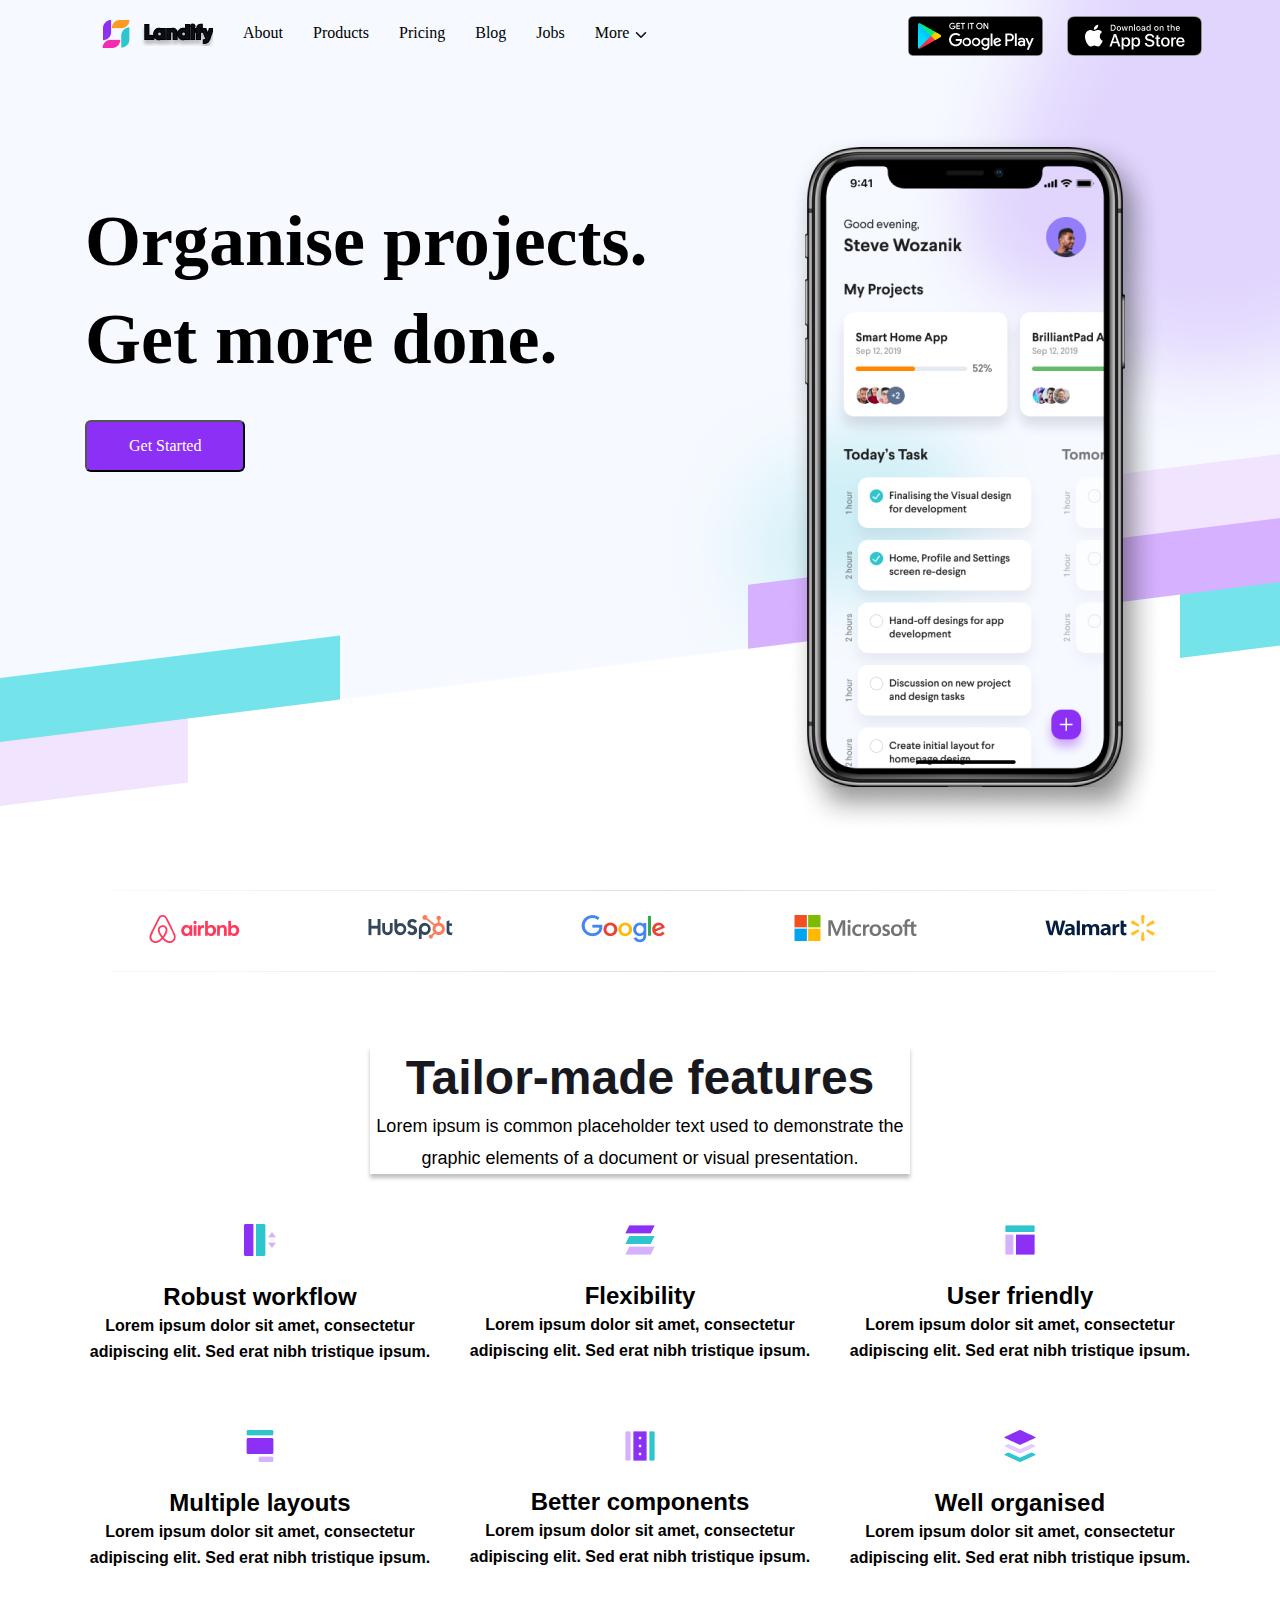
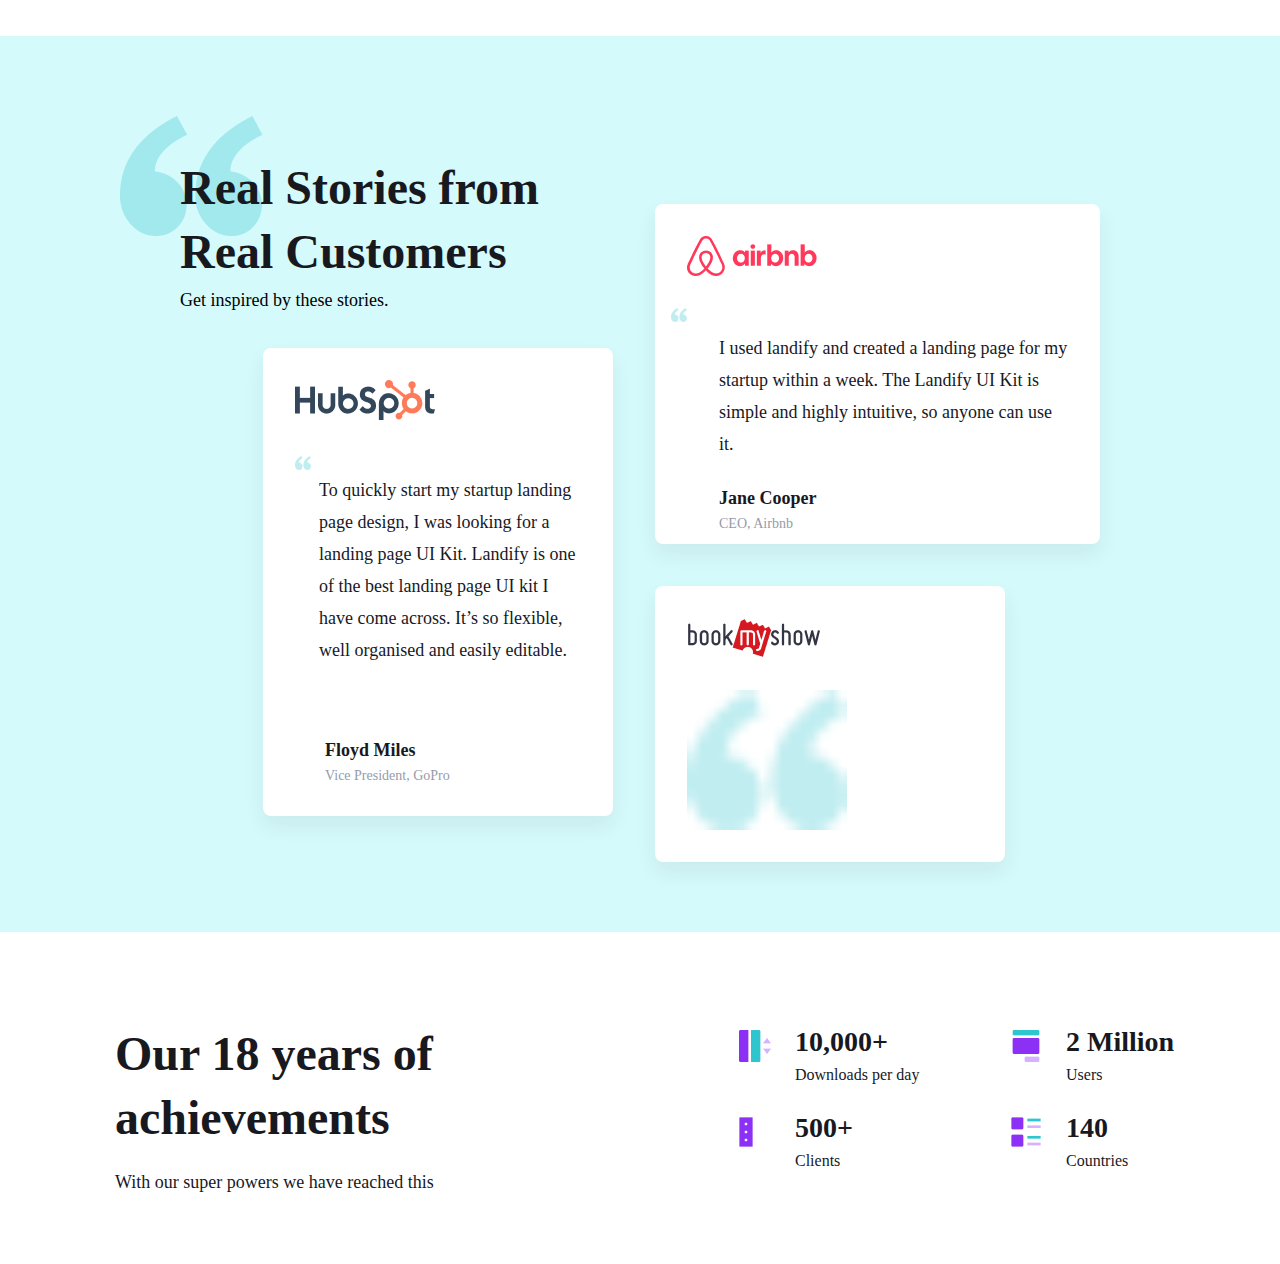
==== commit 8f0f883f: "4. page" ====
--- a/index.html
+++ b/index.html
@@ -25,7 +25,7 @@
                                 More 
                             </div>
                             <div class="icon">
-                                <img src="images/Vector.png" alt="">
+                                <img src="images/icon21.png" alt="">
                             </div>
                             
                         </div>
@@ -196,19 +196,26 @@
                 <div class="logo3">
                     <img src="images/logo3.png" alt="">
                 </div>
+
                 <div class="content3">
                     <div class="mark">
                         <img src="images/mark.png" alt="">
                     </div>
                     <div class="feedback">
-                        <div>
-
-                    
-              
-
-                
-                 </div>  
-                </div>
+                        <div class="feedback1">
+                            <p class="feedback2">To quickly start my startup landing page design, I was looking for a landing page UI Kit. Landify is one of the best landing page UI kit I have come across. It’s so flexible, well organised and easily editable.</p>
+                        </div>
+
+                        <div class="persoDetails">
+                            <div class="sub1">
+                                Floyd Miles
+                            </div>
+
+                            <div class="sub2">
+                                Vice President, GoPro
+                            </div>
+                        </div>
+                    </div>
             
 
                 </div>
@@ -218,24 +225,136 @@
 
 
             <div class="testimonial2">
+                <div class="logo2">
+                    <img src="images/BookMySho.png" alt="">
+                </div>
                 <div class="content2">
-
-                </div>
-
-                <div class="logo2">
-
-                </div>
+                    <img src="images/mark.png" alt="">
+                </div>
+
+               
 
             </div>
             
             <div class="testimonial1">
+                <div class="logo1">
+                    <img src="images/Vector.png" alt="">
+                </div>
                 <div class="content1">
-
-                </div>
-
-                <div class="logo"></div>
-                
-            </div>
+                    <div class="mark1">
+                        <img src="images/mark.png" alt="">
+                    </div>
+
+                    <div class="feedback5">
+                        <div class="feedback5-1">
+                            <p class="feedback5-1-text">
+                                I used landify and created a landing page for my startup within a week. The Landify UI Kit is simple and highly intuitive, so anyone can use it.
+                            </p>
+                        </div>
+
+                        <div class="feedback5-2">
+                            <div class="perdet1">
+                                Jane Cooper
+                            </div>
+
+                            <div class="perdet2">
+                                CEO, Airbnb
+                            </div>
+                        </div>
+                    </div>
+                </div>
+
+                
+                
+            </div>
+        </div>
+
+        <div class="stats6">
+            <div class="sectionHeading6">
+               
+                <div class="sectionHeading6-1">
+                    <h2 class="sectionHeading6-1-h2">Our 18 years of achievements</h2>
+                </div>
+
+                <div class="desc6">
+                    <p>With our super powers we have reached this</p>
+                </div>
+            </div>
+
+            <div class="counts"> 
+                <div class="row1">
+                    <div class="one">
+                        <div class="icon6">
+                            <img src="images/001.png" alt="">
+                        </div>
+                        <div class="details6">
+                            <div class="number">
+                                10,000+
+                            </div>
+                            <label for="" class="label6">
+                                Downloads per day
+                            </label>
+                        </div>
+
+                    </div>
+
+                    <div class="two">
+                        <div class="icon6">
+                            <img src="images/004.png" alt="">
+                        </div>
+                        <div class="details6">
+                            <div class="number">
+                                2 Million
+                            </div>
+                            <label for="" class="label6">
+                                Users
+                            </label>
+                        </div>
+                    
+
+                    
+
+                    </div>
+
+                </div> 
+                <div class="row2">
+                    <div class="one">
+                        <div class="icon6">
+                            <img src="images/vector003.png" alt="">
+                        </div>
+                        <div class="details6">
+                            <div class="number">
+                                500+
+                            </div>
+                            <label for="" class="label6">
+                                Clients
+                            </label>
+                        </div>
+
+                    </div>
+
+                    <div class="two">
+                        <div class="icon6">
+                            <img src="images/007.png" alt="">
+                        </div>
+                        <div class="details6">
+                            <div class="number">
+                                140
+                            </div>
+                            <label for="" class="label6">
+                                Countries
+                            </label>
+                        </div>
+                    
+
+                    
+
+                    </div>
+                </div>  
+
+            </div>
+
+           
         </div>
           
            
@@ -247,29 +366,7 @@
  
 
     
-    <script>   
-        let total = 5;
-        const value = 10;
-        const name = 'John';
-        const age = 30;
-        const isActive = true
-        const fruits =['qpple', 'banana','orange']
-        const user={
-            name = 'John',
-            age = 30,
-            fruits =['apple', 'banana','orange'],
-            sayHi(){
-                console.log('Hi');
-            }
-        }
-
-        const sayHi = (name) =>{
-            console.log('Hi there' + name);
-        }
-        total = total+value;
-        console.log(total);
     
-    </script>
 
 
 
--- a/style.css
+++ b/style.css
@@ -243,6 +243,7 @@
     height: 896px; 
     display: flex;
     
+    
 }
 
 .bigmark{
@@ -271,10 +272,9 @@
 .bigtext{
     width: 445px;
     height: 128px;
-    font-weight: 800;
-    font-size: 48px;
-    line-height: 64px;
-    color: #18191F;
+    font-feature-settings: 'salt' on, 'liga' off;
+    color: #18191F;
+
    
 }
 
@@ -291,6 +291,8 @@
     
    
 }
+
+/*Testimonial3*/
 
 
 .testimonial3{
@@ -300,20 +302,65 @@
     height: 468px;
     box-shadow: 0px 10px 20px rgba(41, 41, 42, 0.07);
     border-radius: 8px;
-    margin-left: px;
     margin-top: 312px;
-    
-}
-
-.content3{
-
-}
+    margin-bottom: 150px;
+    
+}
+
+
 
 .logo3{
     position: relative;
     margin-left: 32px;
     margin-top: 32px;
 }
+
+.content3{
+    width: 286px;
+    height: 332px;
+    margin: 32px;
+}
+
+.feedback1{
+
+}
+
+.feedback2{
+    margin-left: 24px;
+    font-size: 18px;
+    line-height: 32px;
+    font-feature-settings: 'salt' on, 'liga' off;
+    color: #18191F;
+    }
+
+    
+
+.persoDetails{
+    margin-left: 30px;
+    margin-top: 70px;
+
+}
+
+.sub1{
+    font-weight: bold;
+    font-size: 18px;
+    line-height: 28px;
+    font-feature-settings: 'salt' on, 'liga' off;
+    color: #18191F;
+
+}
+
+.sub2{
+    font-family: Inter;
+    font-style: normal;
+    font-weight: 500;
+    font-size: 14px;
+    line-height: 24px;
+    font-feature-settings: 'salt' on, 'liga' off;
+    color: #969BAB;
+}
+
+/*Testimonial2*/
 
 
 .testimonial2{
@@ -325,18 +372,27 @@
     box-shadow: 0px 10px 20px rgba(41, 41, 42, 0.07);
     border-radius: 8px;
     margin-left: 735px;
-    margin-top: 540px;
+    margin-top: 550px;
    
     
 
 }
 .content2{
-
+    
+    display: flex;
+    width: 286px;
+    height: 140px;
+    margin-top: 32px;
+    margin-left: 32px;
 }
 
 .logo2{
-
-}
+    width: 134px;
+    height: 40px;
+    margin-top:32px ;
+    margin-left: 32px;
+}
+/*Testimonial1*/
 
 
 .testimonial1{
@@ -352,11 +408,214 @@
    
     }
 
+ 
+.logo1{
+    width: 130px;
+    height: 40px;
+    margin: 32px;
+}
 .content1{
-
-}
-
-.logo1{
-
-}
-
+    display: flex;
+    width: 381px;
+    height: 204px;
+    
+
+}
+.mark1{
+    width: 16px;
+    height: 14px;
+    margin: 0 16px;
+}
+
+.feedback5{
+    width: 349px;
+    height: 204px;
+    margin: 0px 16px;
+
+}
+
+.feedback5-1{
+    display: flex;
+}
+
+.feedback5-1-text{
+    width: 349px;
+    height: 128px;
+    font-size: 18px;
+    line-height: 32px;
+    font-feature-settings: 'salt' on, 'liga' off;
+    color: #18191F;
+    margin: 24px 0px;
+}
+
+.feedback5-2{
+  
+}
+
+.perdet1{
+    font-weight: bold;
+    font-size: 18px;
+    line-height: 28px;
+    font-feature-settings: 'salt' on, 'liga' off;
+    color: #18191F;
+}
+
+.perdet2{
+    font-weight: 500;
+    font-size: 14px;
+    line-height: 24px;
+    font-feature-settings: 'salt' on, 'liga' off;
+    color: #969BAB;
+
+}
+
+/*Status*/
+
+
+.stats6{
+    background: blue;
+    display: flex;
+    flex-direction: row;
+    align-items: center;
+    padding: 80px 165px;
+    width: 1440px;
+    height: 332px;
+    background: #FFFFFF;
+    
+}
+
+.sectionHeading6{
+    width: 540px;
+    height: 168px;
+    display: flex;
+    flex-direction: column;
+    align-items: flex-start;
+    margin: 0px 30px;
+}
+
+
+.sectionHeading6-1{
+    display: flex;
+    flex-direction: column;
+    align-items: flex-start;
+    width: 540px;
+    height: 128px;
+    margin: 8px 0px;
+}
+
+.sectionHeading6-1-h2{
+
+position: static;
+width: 540px;
+height: 128px;
+left: 0px;
+top: 0px;
+
+/* Heading / H2 */
+
+font-family: Inter;
+font-weight: 800;
+font-size: 48px;
+line-height: 64px;
+font-feature-settings: 'salt' on, 'liga' off;
+color: #18191F;
+
+}
+
+.desc6{
+
+    width: 540px;
+    height: 32px;
+    font-family: Inter;
+    font-size: 18px;
+    line-height: 32px;
+    font-feature-settings: 'salt' on, 'liga' off;
+    color: #18191F;
+    margin: 8px 0px;
+}
+
+.counts{
+    width: 540px;
+    height: 172px;
+  
+    display: flex;
+    flex-direction: column;
+    align-items: center;
+    width: 540px;
+    height: 172px;
+    margin: 0px 30px;
+}
+
+.row1{
+    display: flex;
+    flex-direction: row;
+    align-items: center;
+    width: 540px;
+    height: 66px;
+    margin: 10px 0px;
+}
+
+.row2{
+    display: flex;
+    flex-direction: row;
+    align-items: center;
+    width: 540px;
+    height: 66px;
+    margin: 10px 0px;
+}
+
+.one{
+    display: flex;
+    flex-direction: row;
+    align-items: flex-start;
+    margin: 0px 0px;
+}
+
+.two{
+    display: flex;
+    flex-direction: row;
+    align-items: flex-start;
+    margin: 0px 0px;
+}
+
+.icon6{
+    display: flex;
+    flex-direction: row;
+    align-items: center;
+    padding: 8px;
+    width: 48px;
+    height: 48px;
+    margin: 0px 16px;
+}
+
+.details6{
+    display: flex;
+    flex-direction: column;
+    align-items: flex-start;
+    width: 191px;
+    height: 66px;
+    margin: 0px 0px;
+}
+
+.number{
+    font-family: Inter;
+    font-style: normal;
+    font-weight: bold;
+    font-size: 28px;
+    line-height: 40px;
+    font-feature-settings: 'salt' on, 'liga' off;
+    color: #18191F;
+
+}
+
+.label6{
+
+
+    font-family: Inter;
+
+    font-size: 16px;
+    line-height: 26px;
+    font-feature-settings: 'salt' on, 'liga' off;
+    color: #18191F;
+
+}